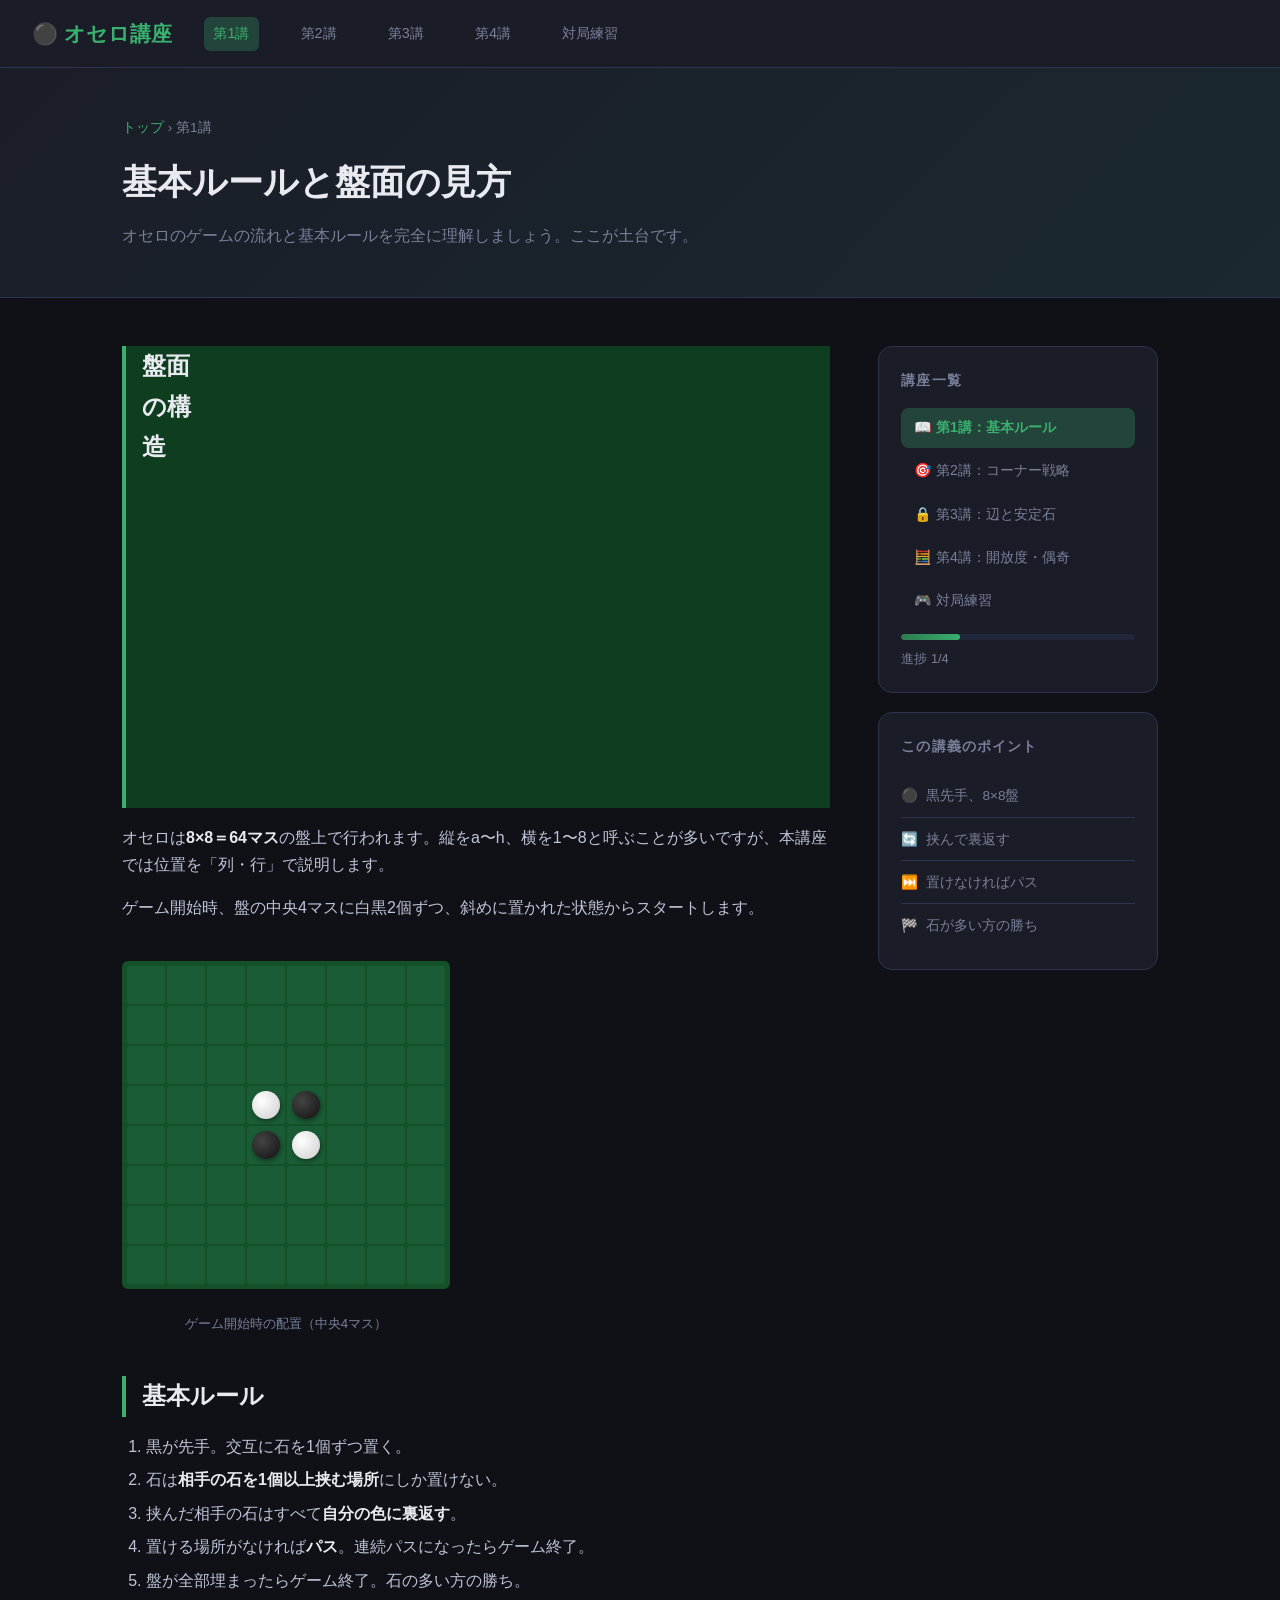
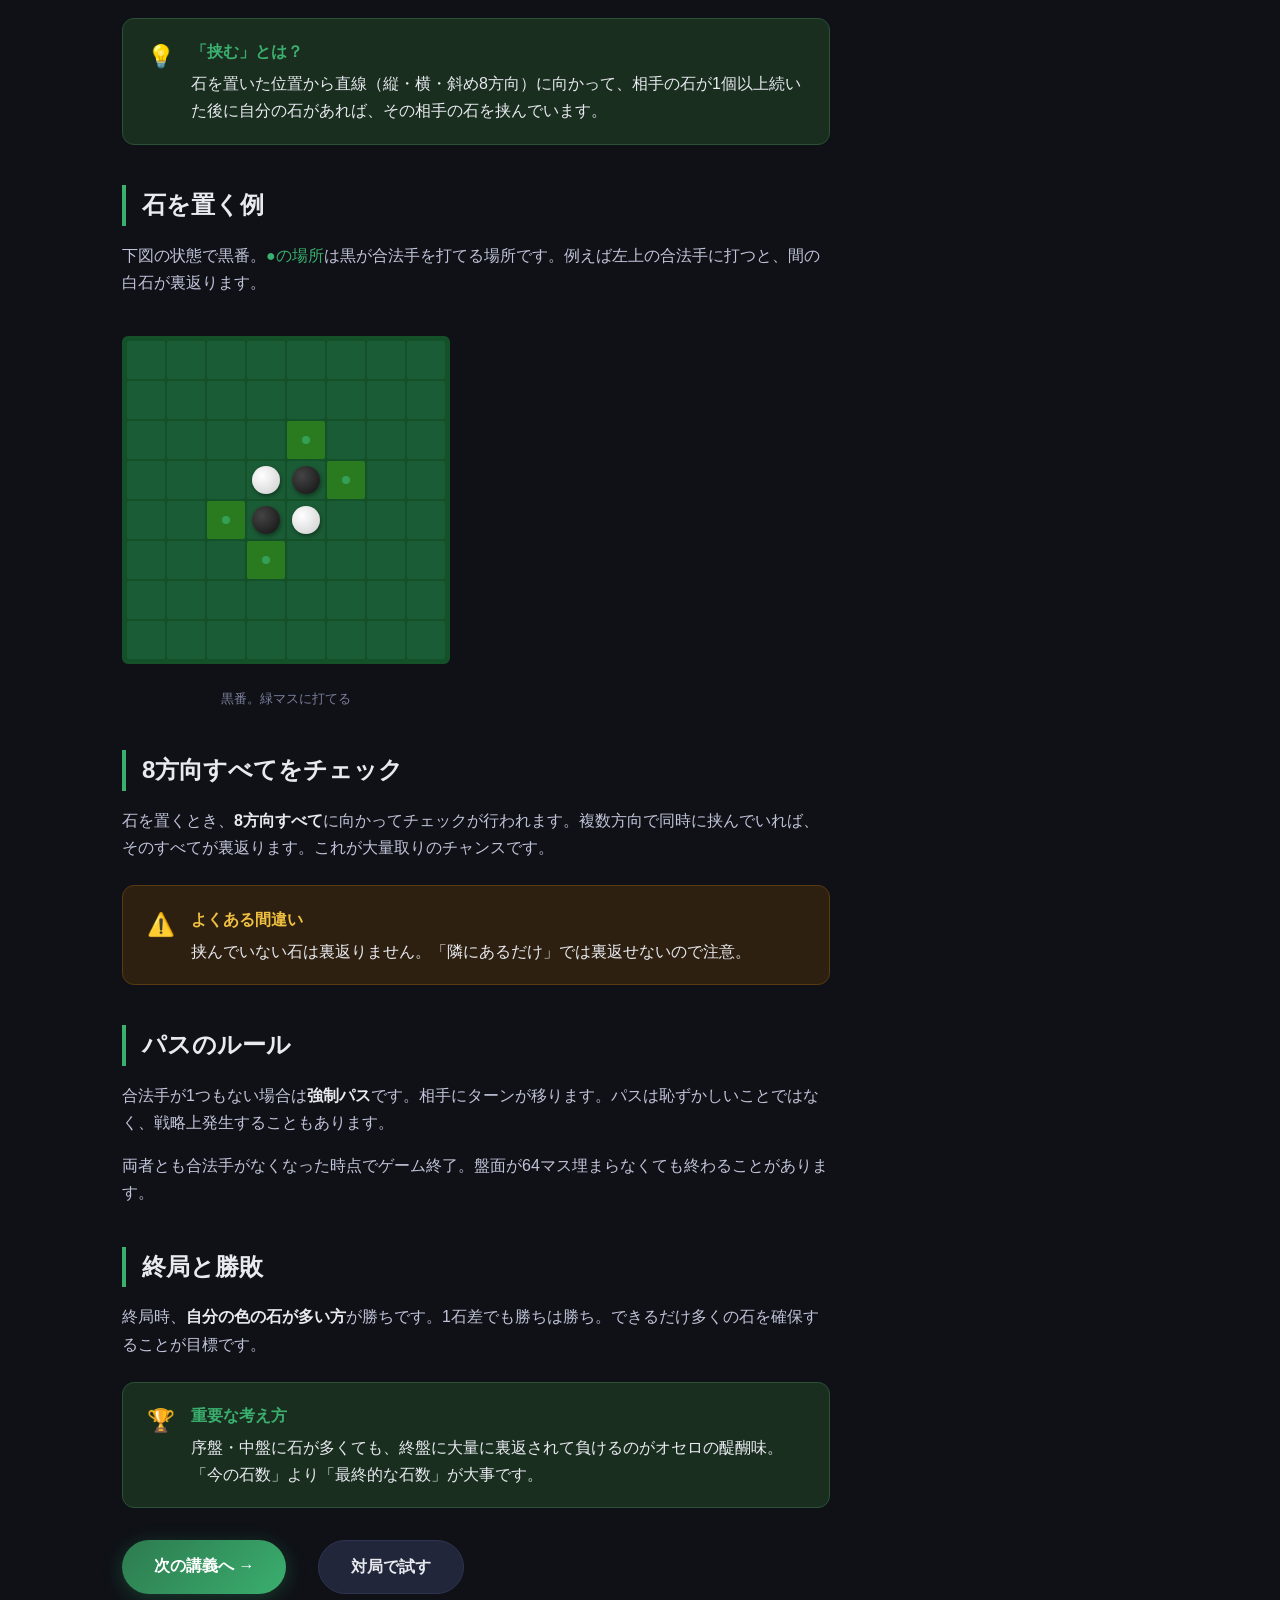
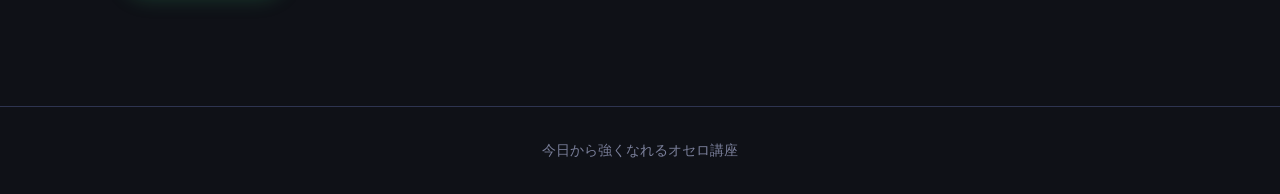
==== lesson1.html @ 4b46f410 "初回コミット：オセロ講座（全4講＋AI対局）" ====
<!DOCTYPE html>
<html lang="ja">
<head>
<meta charset="UTF-8">
<meta name="viewport" content="width=device-width, initial-scale=1.0">
<title>第1講：基本ルールと盤面の見方 | オセロ講座</title>
<link rel="stylesheet" href="css/style.css">
</head>
<body>

<nav>
  <a class="logo" href="index.html">⚫ オセロ講座</a>
  <a href="lesson1.html" class="active">第1講</a>
  <a href="lesson2.html">第2講</a>
  <a href="lesson3.html">第3講</a>
  <a href="lesson4.html">第4講</a>
  <a href="game.html">対局練習</a>
</nav>

<div class="lesson-header">
  <div class="container">
    <div class="breadcrumb"><a href="index.html">トップ</a> › 第1講</div>
    <h1>基本ルールと盤面の見方</h1>
    <p>オセロのゲームの流れと基本ルールを完全に理解しましょう。ここが土台です。</p>
  </div>
</div>

<div class="container">
  <div class="lesson-body">
    <div class="lesson-content">

      <h2 id="board">盤面の構造</h2>
      <p>オセロは<strong>8×8＝64マス</strong>の盤上で行われます。縦をa〜h、横を1〜8と呼ぶことが多いですが、本講座では位置を「列・行」で説明します。</p>
      <p>ゲーム開始時、盤の中央4マスに白黒2個ずつ、斜めに置かれた状態からスタートします。</p>

      <div class="diagram-wrap">
        <figure>
          <!-- 初期配置 -->
          <div class="board-diagram" id="init-board"></div>
          <figcaption>ゲーム開始時の配置（中央4マス）</figcaption>
        </figure>
      </div>

      <h2 id="rule">基本ルール</h2>
      <ol>
        <li>黒が先手。交互に石を1個ずつ置く。</li>
        <li>石は<strong>相手の石を1個以上挟む場所</strong>にしか置けない。</li>
        <li>挟んだ相手の石はすべて<strong>自分の色に裏返す</strong>。</li>
        <li>置ける場所がなければ<strong>パス</strong>。連続パスになったらゲーム終了。</li>
        <li>盤が全部埋まったらゲーム終了。石の多い方の勝ち。</li>
      </ol>

      <div class="callout callout-tip">
        <div class="callout-icon">💡</div>
        <div class="callout-body">
          <strong>「挟む」とは？</strong>
          石を置いた位置から直線（縦・横・斜め8方向）に向かって、相手の石が1個以上続いた後に自分の石があれば、その相手の石を挟んでいます。
        </div>
      </div>

      <h2 id="move-example">石を置く例</h2>
      <p>下図の状態で黒番。<span class="text-green">●の場所</span>は黒が合法手を打てる場所です。例えば左上の合法手に打つと、間の白石が裏返ります。</p>

      <div class="diagram-wrap">
        <figure>
          <div class="board-diagram" id="example-board"></div>
          <figcaption>黒番。緑マスに打てる</figcaption>
        </figure>
      </div>

      <h2 id="directions">8方向すべてをチェック</h2>
      <p>石を置くとき、<strong>8方向すべて</strong>に向かってチェックが行われます。複数方向で同時に挟んでいれば、そのすべてが裏返ります。これが大量取りのチャンスです。</p>

      <div class="callout callout-warn">
        <div class="callout-icon">⚠️</div>
        <div class="callout-body">
          <strong>よくある間違い</strong>
          挟んでいない石は裏返りません。「隣にあるだけ」では裏返せないので注意。
        </div>
      </div>

      <h2 id="pass">パスのルール</h2>
      <p>合法手が1つもない場合は<strong>強制パス</strong>です。相手にターンが移ります。パスは恥ずかしいことではなく、戦略上発生することもあります。</p>
      <p>両者とも合法手がなくなった時点でゲーム終了。盤面が64マス埋まらなくても終わることがあります。</p>

      <h2 id="end">終局と勝敗</h2>
      <p>終局時、<strong>自分の色の石が多い方</strong>が勝ちです。1石差でも勝ちは勝ち。できるだけ多くの石を確保することが目標です。</p>

      <div class="callout callout-tip">
        <div class="callout-icon">🏆</div>
        <div class="callout-body">
          <strong>重要な考え方</strong>
          序盤・中盤に石が多くても、終盤に大量に裏返されて負けるのがオセロの醍醐味。「今の石数」より「最終的な石数」が大事です。
        </div>
      </div>

      <div class="mt-2" style="display:flex;gap:1rem;flex-wrap:wrap;">
        <a href="lesson2.html" class="btn btn-primary">次の講義へ →</a>
        <a href="game.html" class="btn btn-secondary">対局で試す</a>
      </div>

    </div>

    <aside class="sidebar">
      <div class="sidebar-card">
        <h4>講座一覧</h4>
        <div class="sidebar-nav">
          <a href="lesson1.html" class="current">📖 第1講：基本ルール</a>
          <a href="lesson2.html">🎯 第2講：コーナー戦略</a>
          <a href="lesson3.html">🔒 第3講：辺と安定石</a>
          <a href="lesson4.html">🧮 第4講：開放度・偶奇</a>
          <a href="game.html">🎮 対局練習</a>
        </div>
        <div class="progress-bar"><div class="progress-fill" style="width:25%"></div></div>
        <p style="font-size:0.8rem;color:var(--text-dim);margin-top:0.5rem;">進捗 1/4</p>
      </div>

      <div class="sidebar-card">
        <h4>この講義のポイント</h4>
        <ul class="hint-list">
          <li><span class="hint-icon">⚫</span>黒先手、8×8盤</li>
          <li><span class="hint-icon">🔄</span>挟んで裏返す</li>
          <li><span class="hint-icon">⏭️</span>置けなければパス</li>
          <li><span class="hint-icon">🏁</span>石が多い方の勝ち</li>
        </ul>
      </div>
    </aside>
  </div>
</div>

<footer>今日から強くなれるオセロ講座</footer>

<script>
// 初期盤面
(function() {
  const init = document.getElementById('init-board');
  const W = 2, B = 1, E = 0;
  const data = new Array(64).fill(E);
  data[27]=W; data[28]=B; data[35]=B; data[36]=W;
  data.forEach((v, i) => {
    const cell = document.createElement('div');
    cell.className = 'bd-cell';
    if (v !== E) {
      const s = document.createElement('div');
      s.className = 'bd-stone ' + (v===B?'b':'w');
      cell.appendChild(s);
    }
    init.appendChild(cell);
  });

  // 例示盤面
  const ex = document.getElementById('example-board');
  const board2 = new Array(64).fill(E);
  board2[27]=W; board2[28]=B; board2[35]=B; board2[36]=W;
  const validMoves = [20, 29, 34, 43];
  board2.forEach((v, i) => {
    const cell = document.createElement('div');
    cell.className = 'bd-cell';
    if (validMoves.includes(i)) {
      cell.classList.add('highlight');
      const dot = document.createElement('div');
      dot.className = 'bd-dot';
      cell.appendChild(dot);
    } else if (v !== E) {
      const s = document.createElement('div');
      s.className = 'bd-stone ' + (v===B?'b':'w');
      cell.appendChild(s);
    }
    ex.appendChild(cell);
  });
})();
</script>
</body>
</html>
---- css/style.css ----
:root {
  --bg: #0f1117;
  --surface: #1a1d27;
  --surface2: #22263a;
  --border: #2e3450;
  --green: #2d7a4f;
  --green-light: #3aaf6e;
  --green-glow: #3aaf6e44;
  --accent: #f0c040;
  --accent2: #e05050;
  --text: #e8eaf0;
  --text-dim: #7a7f9a;
  --black-stone: #111;
  --white-stone: #f0eeea;
  --board-cell: #1a5c35;
  --board-line: #145028;
}

* { box-sizing: border-box; margin: 0; padding: 0; }

body {
  background: var(--bg);
  color: var(--text);
  font-family: 'Hiragino Kaku Gothic ProN', 'Noto Sans JP', sans-serif;
  line-height: 1.7;
  min-height: 100vh;
}

/* ===== Nav ===== */
nav {
  background: var(--surface);
  border-bottom: 1px solid var(--border);
  padding: 0 2rem;
  display: flex;
  align-items: center;
  gap: 2rem;
  position: sticky;
  top: 0;
  z-index: 100;
  backdrop-filter: blur(8px);
}
nav .logo {
  font-size: 1.3rem;
  font-weight: 700;
  color: var(--green-light);
  padding: 1rem 0;
  white-space: nowrap;
  text-decoration: none;
}
nav a {
  color: var(--text-dim);
  text-decoration: none;
  font-size: 0.9rem;
  padding: 0.3rem 0.6rem;
  border-radius: 6px;
  transition: color 0.2s, background 0.2s;
}
nav a:hover, nav a.active {
  color: var(--green-light);
  background: var(--green-glow);
}

/* ===== Hero ===== */
.hero {
  text-align: center;
  padding: 5rem 2rem 4rem;
  background: radial-gradient(ellipse at 50% 0%, #1a3a2a 0%, var(--bg) 70%);
}
.hero h1 {
  font-size: 3rem;
  font-weight: 900;
  line-height: 1.2;
  margin-bottom: 1.2rem;
  background: linear-gradient(135deg, var(--green-light), var(--accent));
  -webkit-background-clip: text;
  -webkit-text-fill-color: transparent;
  background-clip: text;
}
.hero p {
  font-size: 1.15rem;
  color: var(--text-dim);
  max-width: 560px;
  margin: 0 auto 2.5rem;
}
.btn {
  display: inline-block;
  padding: 0.75rem 2rem;
  border-radius: 40px;
  font-weight: 700;
  font-size: 1rem;
  text-decoration: none;
  transition: transform 0.2s, box-shadow 0.2s;
  cursor: pointer;
  border: none;
}
.btn-primary {
  background: linear-gradient(135deg, var(--green), var(--green-light));
  color: #fff;
  box-shadow: 0 4px 20px var(--green-glow);
}
.btn-primary:hover { transform: translateY(-2px); box-shadow: 0 8px 30px var(--green-glow); }
.btn-secondary {
  background: var(--surface2);
  color: var(--text);
  border: 1px solid var(--border);
  margin-left: 1rem;
}
.btn-secondary:hover { background: var(--surface); }

/* ===== Cards grid ===== */
.container { max-width: 1100px; margin: 0 auto; padding: 0 2rem; }
.section { padding: 4rem 0; }
.section-title {
  font-size: 1.6rem;
  font-weight: 800;
  margin-bottom: 0.4rem;
  color: var(--text);
}
.section-sub { color: var(--text-dim); margin-bottom: 2.5rem; font-size: 0.95rem; }

.cards {
  display: grid;
  grid-template-columns: repeat(auto-fill, minmax(280px, 1fr));
  gap: 1.5rem;
}
.card {
  background: var(--surface);
  border: 1px solid var(--border);
  border-radius: 16px;
  padding: 1.8rem;
  text-decoration: none;
  color: var(--text);
  transition: border-color 0.2s, transform 0.2s, box-shadow 0.2s;
  display: block;
}
.card:hover {
  border-color: var(--green-light);
  transform: translateY(-4px);
  box-shadow: 0 12px 40px #0008;
}
.card-badge {
  display: inline-block;
  padding: 0.2rem 0.7rem;
  border-radius: 20px;
  font-size: 0.75rem;
  font-weight: 700;
  margin-bottom: 1rem;
  letter-spacing: 0.05em;
}
.badge-beginner { background: #1a3a50; color: #60b4e0; }
.badge-mid { background: #2a2a1a; color: var(--accent); }
.badge-advanced { background: #3a1a1a; color: var(--accent2); }
.badge-practice { background: #1a3a28; color: var(--green-light); }
.card h3 { font-size: 1.15rem; margin-bottom: 0.6rem; }
.card p { font-size: 0.88rem; color: var(--text-dim); }
.card .card-foot {
  margin-top: 1.2rem;
  font-size: 0.8rem;
  color: var(--green-light);
  font-weight: 600;
}

/* ===== Lesson pages ===== */
.lesson-header {
  background: linear-gradient(135deg, var(--surface) 0%, #1a2830 100%);
  border-bottom: 1px solid var(--border);
  padding: 3rem 2rem;
}
.lesson-header .breadcrumb {
  font-size: 0.85rem;
  color: var(--text-dim);
  margin-bottom: 0.8rem;
}
.lesson-header .breadcrumb a { color: var(--green-light); text-decoration: none; }
.lesson-header h1 { font-size: 2.2rem; font-weight: 900; margin-bottom: 0.6rem; }
.lesson-header p { color: var(--text-dim); font-size: 1rem; }

.lesson-body {
  display: grid;
  grid-template-columns: 1fr 280px;
  gap: 3rem;
  padding: 3rem 0;
  align-items: start;
}
@media (max-width: 800px) { .lesson-body { grid-template-columns: 1fr; } }

.lesson-content h2 {
  font-size: 1.5rem;
  margin: 2.5rem 0 1rem;
  padding-left: 1rem;
  border-left: 4px solid var(--green-light);
  color: var(--text);
}
.lesson-content h2:first-child { margin-top: 0; }
.lesson-content p { color: #c0c4d8; margin-bottom: 1rem; }
.lesson-content ul, .lesson-content ol {
  padding-left: 1.5rem;
  color: #c0c4d8;
  margin-bottom: 1rem;
}
.lesson-content li { margin-bottom: 0.4rem; }
.lesson-content strong { color: var(--text); }

.callout {
  border-radius: 12px;
  padding: 1.2rem 1.5rem;
  margin: 1.5rem 0;
  display: flex;
  gap: 1rem;
  align-items: flex-start;
}
.callout-icon { font-size: 1.4rem; flex-shrink: 0; }
.callout-body { flex: 1; }
.callout-body strong { display: block; margin-bottom: 0.3rem; }
.callout-tip { background: #1a2e20; border: 1px solid #2a5035; }
.callout-tip .callout-body strong { color: var(--green-light); }
.callout-warn { background: #2e2010; border: 1px solid #5a3a10; }
.callout-warn .callout-body strong { color: var(--accent); }
.callout-danger { background: #2e1010; border: 1px solid #5a1a1a; }
.callout-danger .callout-body strong { color: var(--accent2); }

/* ===== Board diagrams ===== */
.board-diagram {
  display: inline-grid;
  grid-template-columns: repeat(8, 1fr);
  gap: 2px;
  background: var(--board-line);
  border: 3px solid var(--board-line);
  border-radius: 6px;
  padding: 2px;
  margin: 1rem 0;
}
.bd-cell {
  width: 38px;
  height: 38px;
  background: var(--board-cell);
  border-radius: 2px;
  display: flex;
  align-items: center;
  justify-content: center;
  font-size: 0.65rem;
  position: relative;
}
.bd-stone {
  width: 28px;
  height: 28px;
  border-radius: 50%;
  box-shadow: 1px 2px 4px #0006;
}
.bd-stone.b { background: radial-gradient(circle at 35% 35%, #444, #111); }
.bd-stone.w { background: radial-gradient(circle at 35% 35%, #fff, #ccc); }
.bd-cell.highlight { background: #2a7a20; }
.bd-cell.danger { background: #5a2020; }
.bd-cell.corner { background: #2a4a80; }
.bd-cell.label { background: transparent; color: var(--text-dim); font-size: 0.7rem; }
.bd-dot {
  width: 8px; height: 8px;
  background: var(--green-light);
  border-radius: 50%;
  opacity: 0.7;
}

.diagram-wrap {
  display: flex;
  gap: 2rem;
  flex-wrap: wrap;
  align-items: flex-start;
  margin: 1.5rem 0;
}
.diagram-wrap figure {
  text-align: center;
}
.diagram-wrap figcaption {
  font-size: 0.82rem;
  color: var(--text-dim);
  margin-top: 0.5rem;
}

/* ===== Sidebar ===== */
.sidebar {
  position: sticky;
  top: 80px;
}
.sidebar-card {
  background: var(--surface);
  border: 1px solid var(--border);
  border-radius: 14px;
  padding: 1.4rem;
  margin-bottom: 1.2rem;
}
.sidebar-card h4 {
  font-size: 0.85rem;
  color: var(--text-dim);
  text-transform: uppercase;
  letter-spacing: 0.08em;
  margin-bottom: 1rem;
}
.sidebar-nav a {
  display: block;
  padding: 0.5rem 0.8rem;
  border-radius: 8px;
  font-size: 0.88rem;
  color: var(--text-dim);
  text-decoration: none;
  transition: color 0.2s, background 0.2s;
  margin-bottom: 0.2rem;
}
.sidebar-nav a:hover { color: var(--green-light); background: var(--green-glow); }
.sidebar-nav a.current { color: var(--green-light); background: var(--green-glow); font-weight: 600; }
.progress-bar {
  height: 6px;
  background: var(--surface2);
  border-radius: 3px;
  margin-top: 0.8rem;
  overflow: hidden;
}
.progress-fill {
  height: 100%;
  background: linear-gradient(90deg, var(--green), var(--green-light));
  border-radius: 3px;
  transition: width 0.6s;
}

/* ===== Position weight table ===== */
.weight-board {
  display: inline-grid;
  grid-template-columns: repeat(8, 1fr);
  gap: 2px;
  background: #111;
  border: 2px solid #333;
  border-radius: 4px;
  padding: 2px;
  margin: 1rem 0;
}
.wb-cell {
  width: 44px;
  height: 44px;
  background: var(--board-cell);
  border-radius: 2px;
  display: flex;
  align-items: center;
  justify-content: center;
  font-size: 0.7rem;
  font-weight: 700;
  color: #fff;
}

/* ===== Game page ===== */
.game-layout {
  display: grid;
  grid-template-columns: 1fr 320px;
  gap: 2rem;
  padding: 2rem 0;
  align-items: start;
}
@media (max-width: 900px) { .game-layout { grid-template-columns: 1fr; } }

.game-area { display: flex; flex-direction: column; align-items: center; }

#board-wrap {
  position: relative;
  background: #145a30;
  border-radius: 8px;
  padding: 12px;
  box-shadow: 0 8px 40px #000a;
}
#board {
  display: grid;
  grid-template-columns: repeat(8, 56px);
  grid-template-rows: repeat(8, 56px);
  gap: 2px;
  background: #0f3d20;
}
.cell {
  background: #1a6a38;
  border-radius: 2px;
  display: flex;
  align-items: center;
  justify-content: center;
  cursor: pointer;
  position: relative;
  transition: background 0.15s;
}
.cell:hover { background: #23854a; }
.cell.valid-move::after {
  content: '';
  width: 16px;
  height: 16px;
  border-radius: 50%;
  background: rgba(255,255,255,0.3);
  display: block;
}
.stone {
  width: 46px;
  height: 46px;
  border-radius: 50%;
  transition: transform 0.3s ease;
  box-shadow: 2px 3px 8px #0006;
}
.stone.black { background: radial-gradient(circle at 35% 32%, #555, #0a0a0a); }
.stone.white { background: radial-gradient(circle at 35% 32%, #fff, #ccc); border: 1px solid #bbb; }
.stone.flip { animation: flip-anim 0.3s ease; }
@keyframes flip-anim {
  0% { transform: scaleX(1); }
  50% { transform: scaleX(0); }
  100% { transform: scaleX(1); }
}

.score-display {
  display: flex;
  align-items: center;
  gap: 2rem;
  padding: 1.2rem 2rem;
  background: var(--surface);
  border-radius: 12px;
  margin-bottom: 1.5rem;
  width: 100%;
  max-width: 500px;
  border: 1px solid var(--border);
}
.score-side { display: flex; flex-direction: column; align-items: center; gap: 0.3rem; flex: 1; }
.score-stone {
  width: 36px; height: 36px; border-radius: 50%;
  box-shadow: 1px 2px 6px #0006;
}
.score-stone.black { background: radial-gradient(circle at 35% 32%, #555, #111); }
.score-stone.white { background: radial-gradient(circle at 35% 32%, #fff, #ccc); border: 1px solid #bbb; }
.score-num { font-size: 2rem; font-weight: 900; }
.score-label { font-size: 0.8rem; color: var(--text-dim); }
.score-divider { color: var(--text-dim); font-size: 1.5rem; }
.turn-indicator { font-size: 0.85rem; font-weight: 600; color: var(--green-light); text-align: center; }

.game-panel {
  background: var(--surface);
  border: 1px solid var(--border);
  border-radius: 16px;
  padding: 1.5rem;
}
.game-panel h3 { font-size: 1rem; margin-bottom: 1.2rem; color: var(--text-dim); text-transform: uppercase; letter-spacing: 0.05em; }

.diff-select {
  display: flex;
  gap: 0.5rem;
  flex-wrap: wrap;
  margin-bottom: 1.2rem;
}
.diff-btn {
  padding: 0.4rem 1rem;
  border-radius: 20px;
  border: 1px solid var(--border);
  background: var(--surface2);
  color: var(--text-dim);
  font-size: 0.85rem;
  cursor: pointer;
  transition: all 0.2s;
}
.diff-btn.active, .diff-btn:hover {
  border-color: var(--green-light);
  background: var(--green-glow);
  color: var(--green-light);
}

#new-game-btn {
  width: 100%;
  padding: 0.75rem;
  border-radius: 10px;
  border: none;
  background: linear-gradient(135deg, var(--green), var(--green-light));
  color: #fff;
  font-size: 1rem;
  font-weight: 700;
  cursor: pointer;
  margin-bottom: 1.5rem;
  transition: opacity 0.2s;
}
#new-game-btn:hover { opacity: 0.85; }

.hint-list {
  list-style: none;
  padding: 0;
}
.hint-list li {
  padding: 0.6rem 0;
  border-bottom: 1px solid var(--border);
  font-size: 0.85rem;
  color: var(--text-dim);
  display: flex;
  gap: 0.5rem;
}
.hint-list li:last-child { border-bottom: none; }
.hint-icon { color: var(--green-light); }

.modal-overlay {
  position: fixed; inset: 0;
  background: #000a;
  display: flex; align-items: center; justify-content: center;
  z-index: 200;
  opacity: 0;
  pointer-events: none;
  transition: opacity 0.3s;
}
.modal-overlay.show { opacity: 1; pointer-events: all; }
.modal {
  background: var(--surface);
  border: 1px solid var(--border);
  border-radius: 20px;
  padding: 2.5rem;
  text-align: center;
  max-width: 360px;
  transform: scale(0.9);
  transition: transform 0.3s;
}
.modal-overlay.show .modal { transform: scale(1); }
.modal h2 { font-size: 1.8rem; margin-bottom: 0.5rem; }
.modal p { color: var(--text-dim); margin-bottom: 1.5rem; }

/* ===== Footer ===== */
footer {
  border-top: 1px solid var(--border);
  padding: 2rem;
  text-align: center;
  color: var(--text-dim);
  font-size: 0.85rem;
  margin-top: 4rem;
}

/* ===== Utilities ===== */
.flex { display: flex; }
.gap-1 { gap: 0.5rem; }
.mt-2 { margin-top: 2rem; }
.text-center { text-align: center; }
.text-green { color: var(--green-light); }
.text-yellow { color: var(--accent); }
.text-red { color: var(--accent2); }
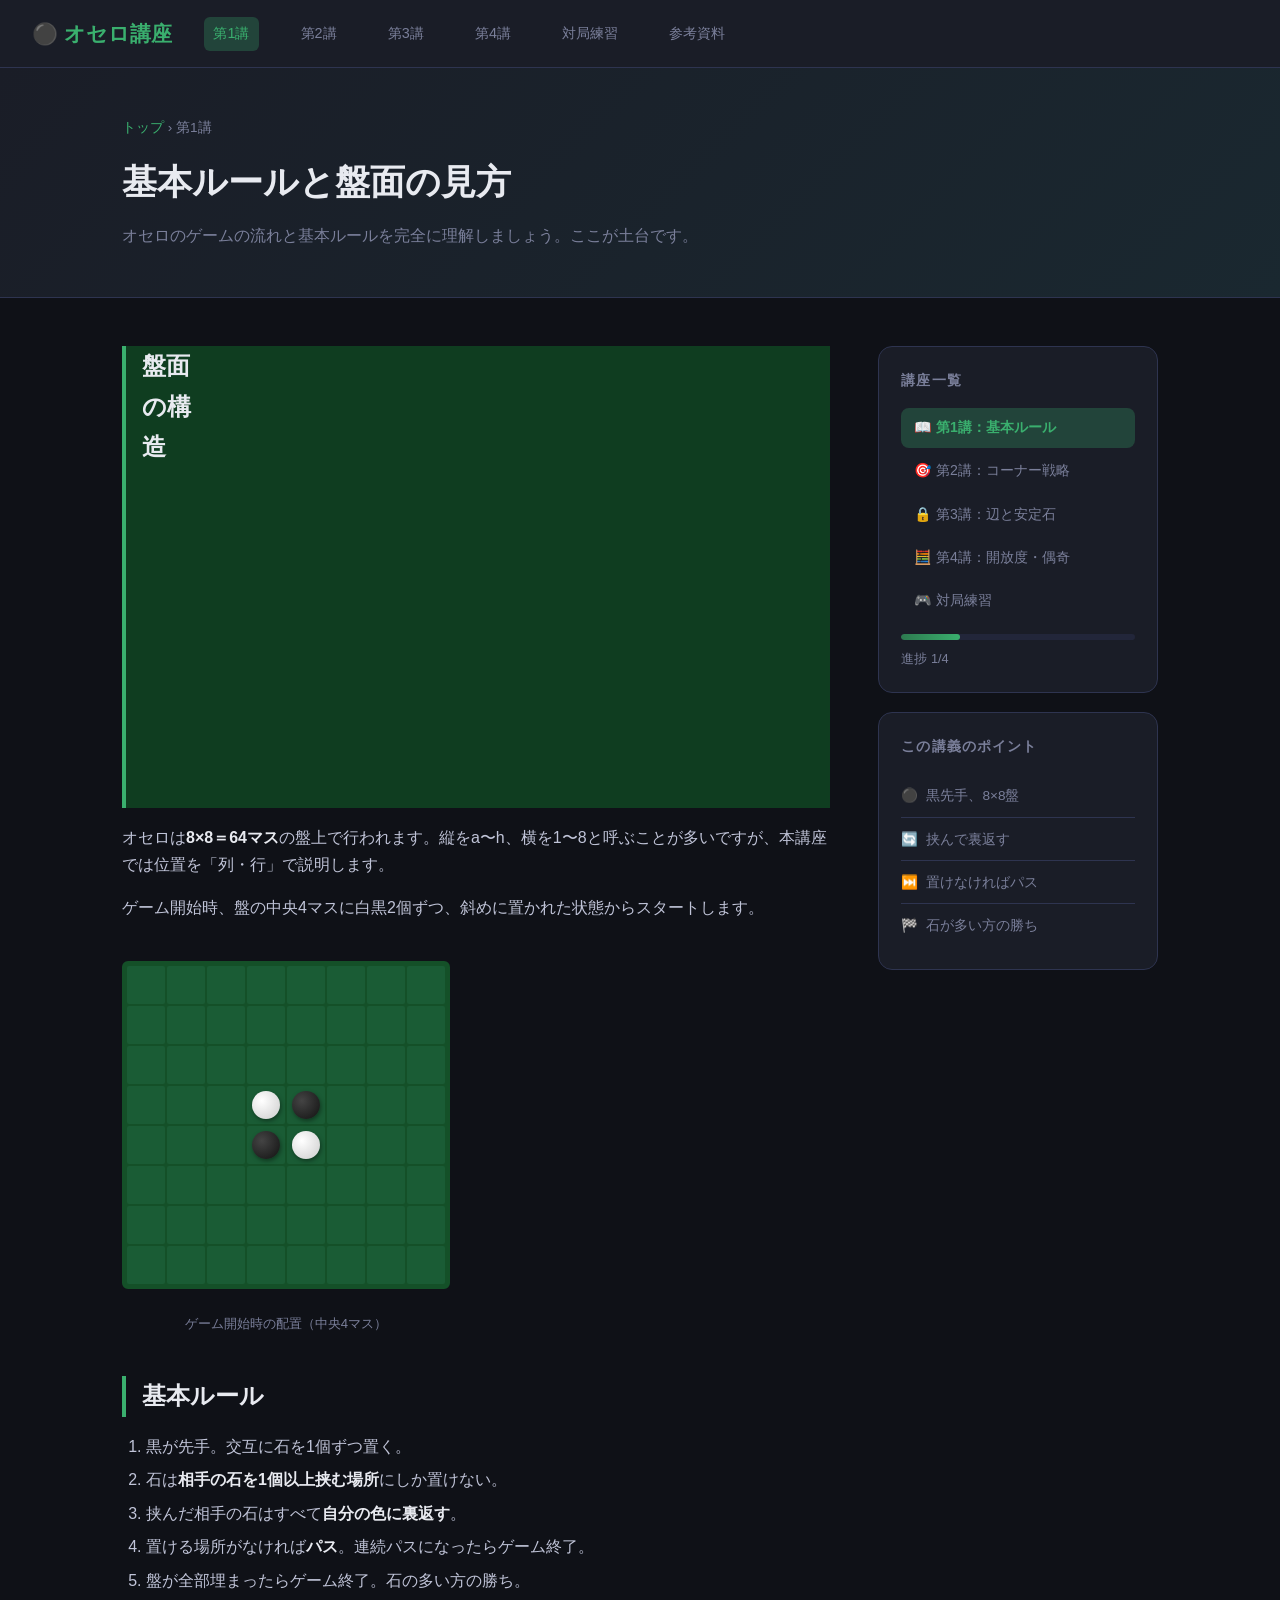
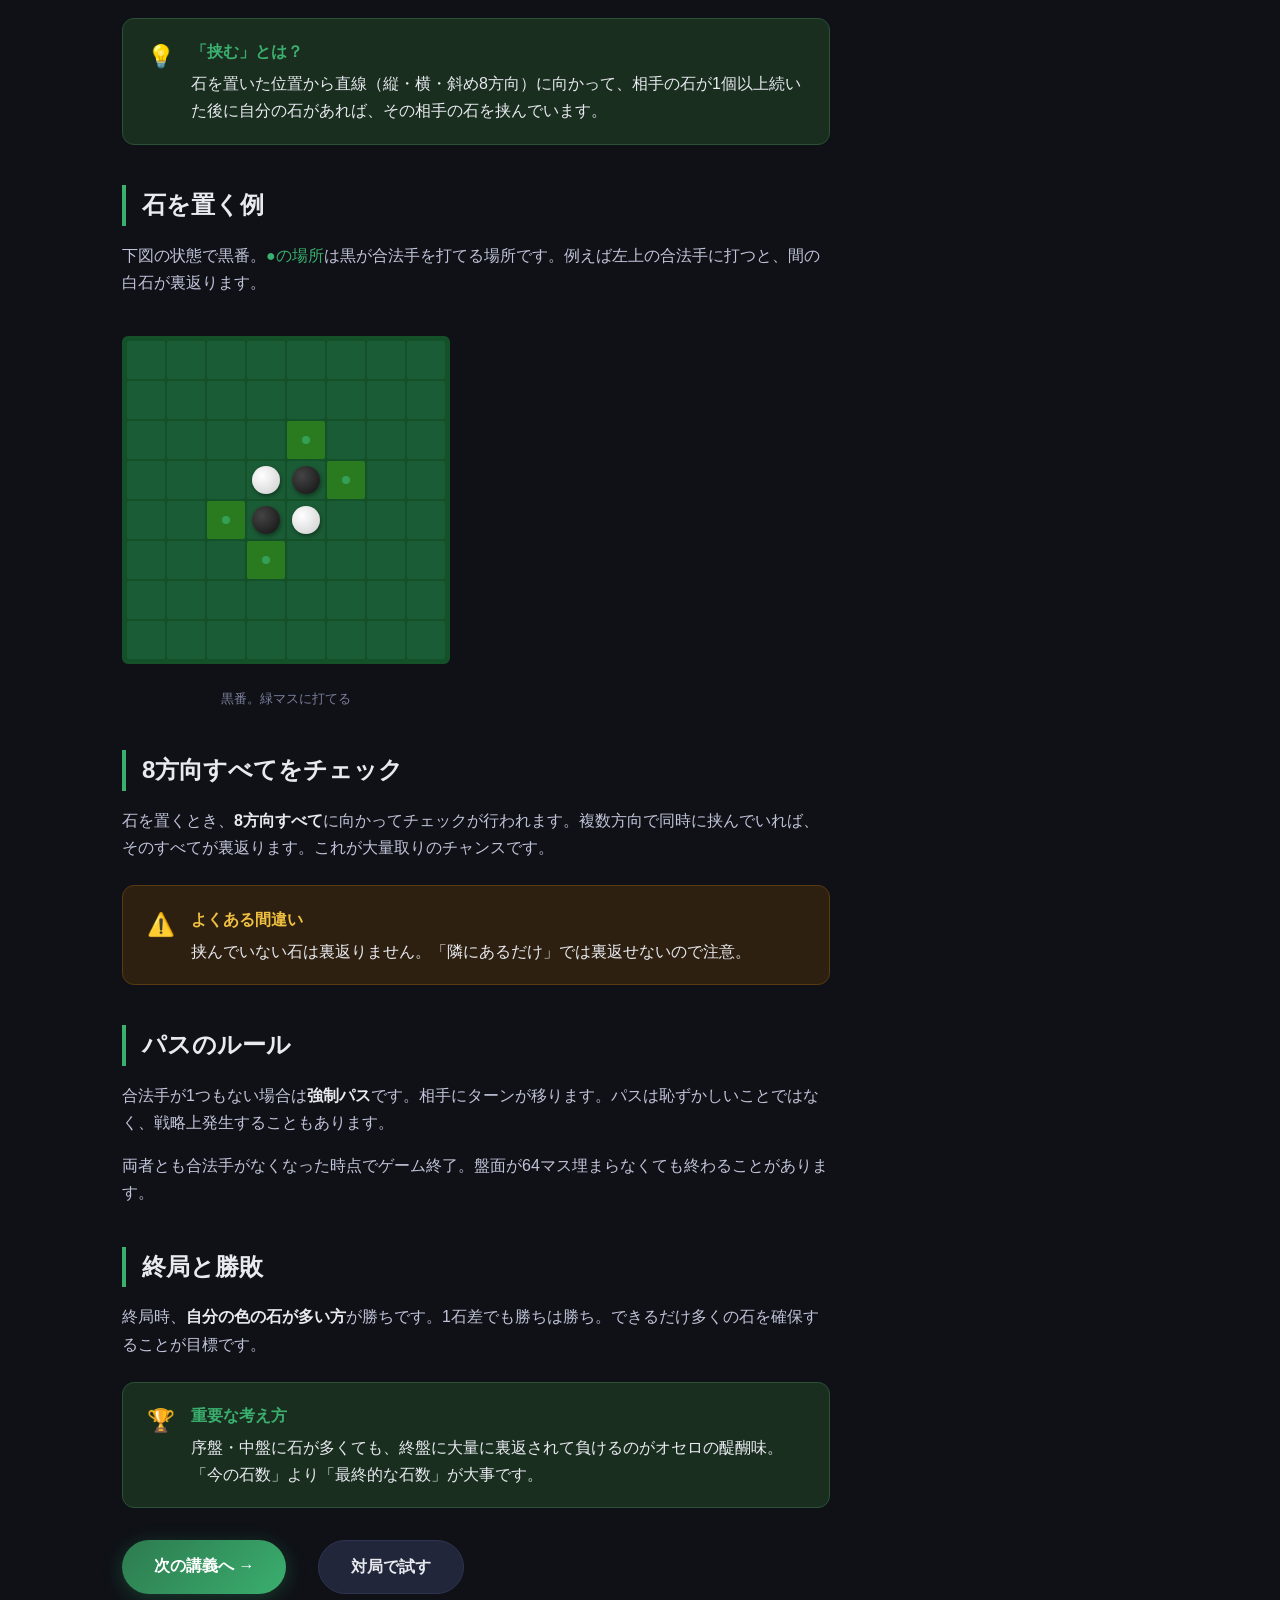
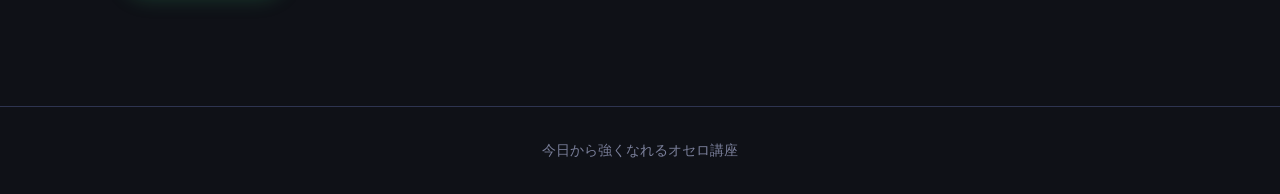
==== commit d3bf787e: "参考資料フォルダ追加：Brian Rose著書PDF・論文・リンク集" ====
--- a/lesson1.html
+++ b/lesson1.html
@@ -15,6 +15,7 @@
   <a href="lesson3.html">第3講</a>
   <a href="lesson4.html">第4講</a>
   <a href="game.html">対局練習</a>
+  <a href="参考資料/index.html">参考資料</a>
 </nav>
 
 <div class="lesson-header">
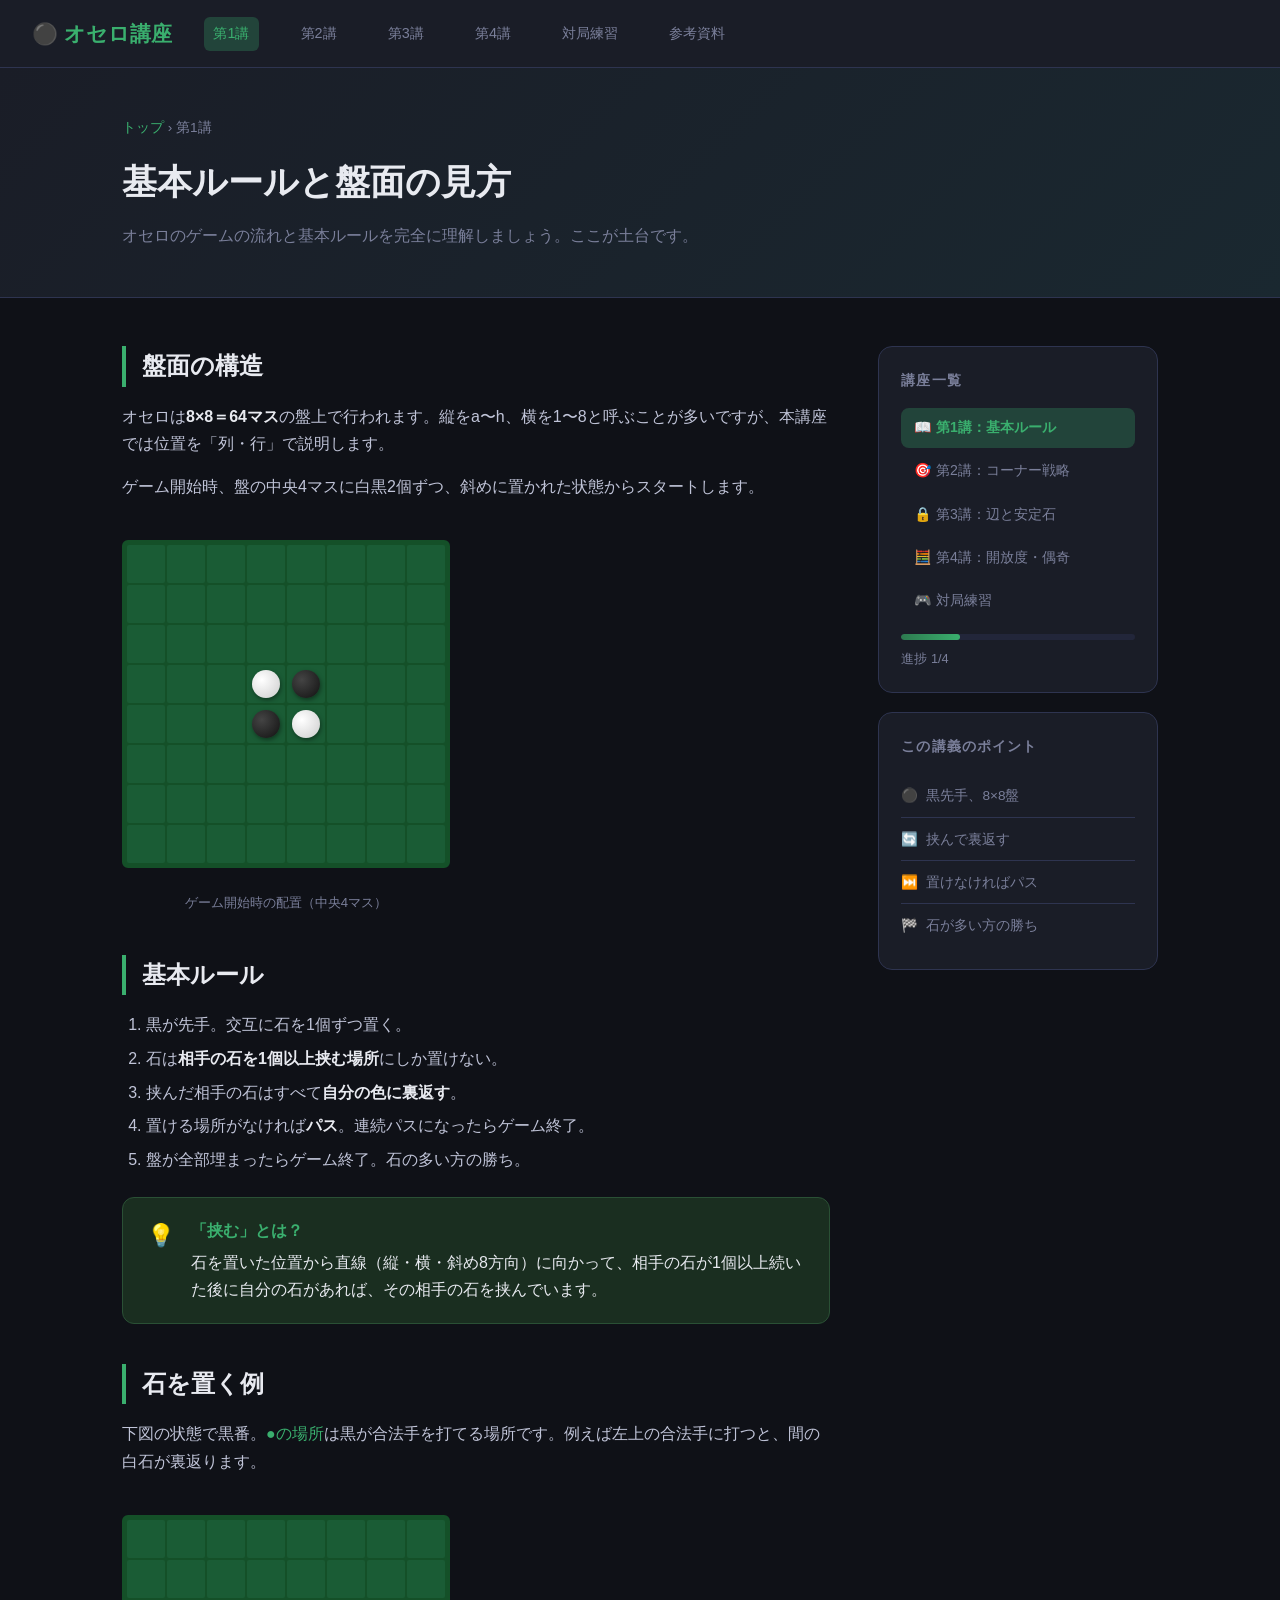
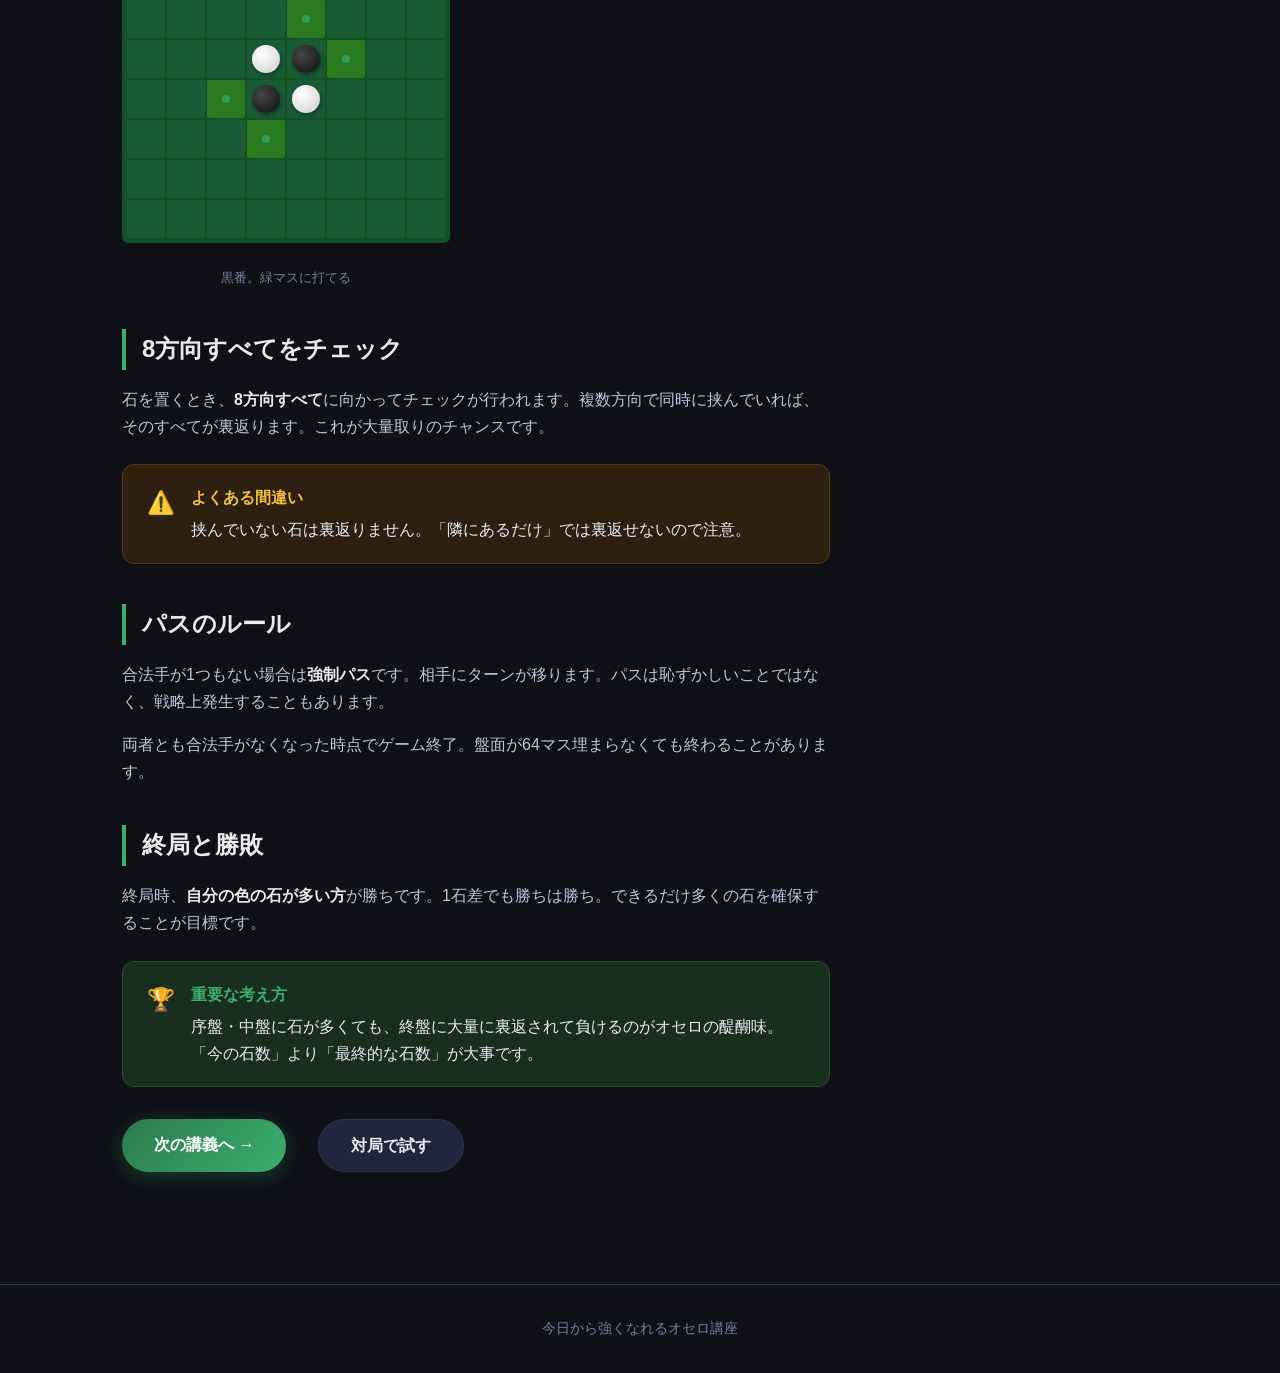
==== commit 45f4b9bf: "fix: lesson1のh2 id="board"がゲーム用CSSと衝突していたのを修正" ====
--- a/lesson1.html
+++ b/lesson1.html
@@ -30,7 +30,7 @@
   <div class="lesson-body">
     <div class="lesson-content">
 
-      <h2 id="board">盤面の構造</h2>
+      <h2 id="board-structure">盤面の構造</h2>
       <p>オセロは<strong>8×8＝64マス</strong>の盤上で行われます。縦をa〜h、横を1〜8と呼ぶことが多いですが、本講座では位置を「列・行」で説明します。</p>
       <p>ゲーム開始時、盤の中央4マスに白黒2個ずつ、斜めに置かれた状態からスタートします。</p>
 
--- a/css/style.css
+++ b/css/style.css
@@ -222,7 +222,7 @@
 /* ===== Board diagrams ===== */
 .board-diagram {
   display: inline-grid;
-  grid-template-columns: repeat(8, 1fr);
+  grid-template-columns: repeat(8, 38px);
   gap: 2px;
   background: var(--board-line);
   border: 3px solid var(--board-line);
@@ -324,7 +324,7 @@
 /* ===== Position weight table ===== */
 .weight-board {
   display: inline-grid;
-  grid-template-columns: repeat(8, 1fr);
+  grid-template-columns: repeat(8, 44px);
   gap: 2px;
   background: #111;
   border: 2px solid #333;
